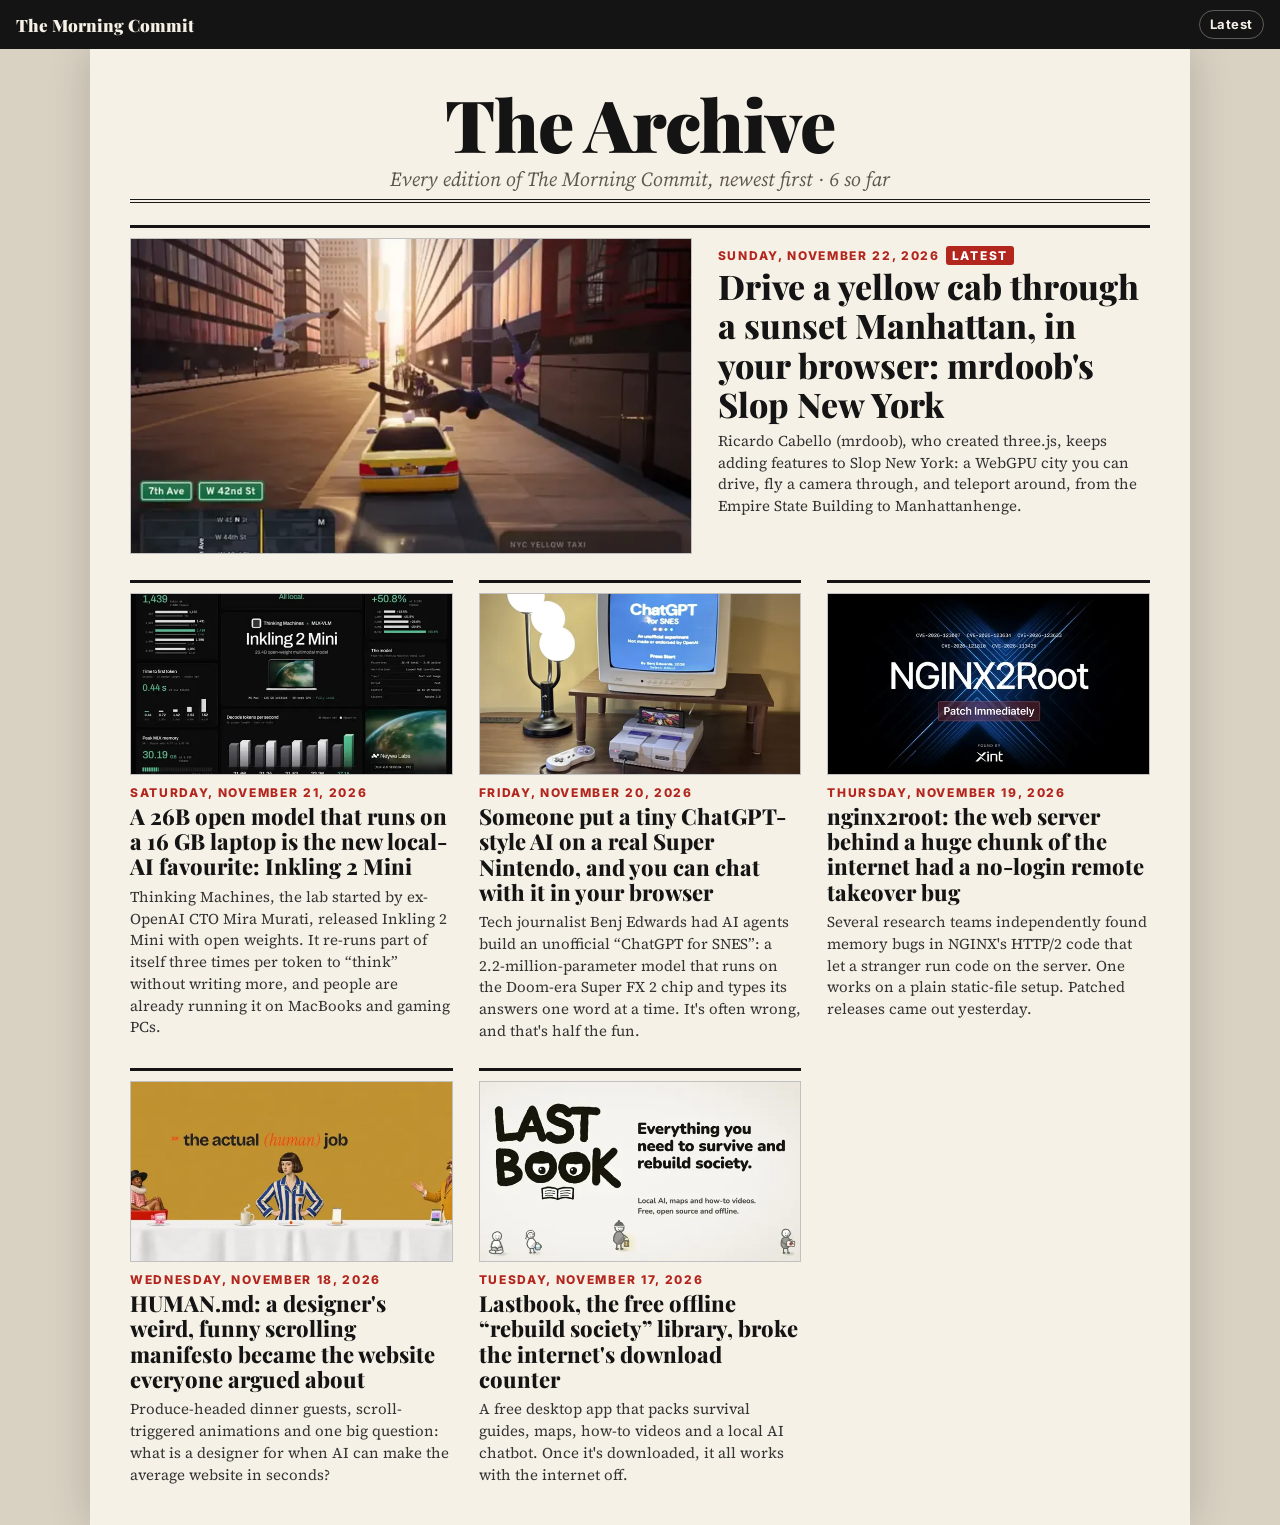
==== archive/index.html @ ed7eb2cb "Edition 2026-11-22" ====
<!doctype html><html lang="en"><head><meta charset="utf-8"><meta name="viewport" content="width=device-width,initial-scale=1,viewport-fit=cover">
<title>Archive · The Morning Commit</title>
<link rel="preconnect" href="https://fonts.googleapis.com"><link href="https://fonts.googleapis.com/css2?family=Playfair+Display:ital,wght@0,700;0,900;1,700&family=Source+Serif+4:ital,opsz,wght@0,8..60,400;0,8..60,600;1,8..60,400&family=Inter:wght@500;700;800&family=JetBrains+Mono:wght@500&display=swap" rel="stylesheet">
<link rel="stylesheet" href="../assets/style.css?v=1795329772">
<!--mc:head-->
<meta name="theme-color" content="#141414">
<meta name="color-scheme" content="light">
<link rel="manifest" href="../manifest.webmanifest">
<link rel="icon" type="image/png" sizes="48x48" href="../assets/icons/favicon-48.png">
<link rel="icon" type="image/png" sizes="192x192" href="../assets/icons/icon-192.png">
<link rel="apple-touch-icon" href="../assets/icons/apple-touch-icon.png">
<meta name="apple-mobile-web-app-capable" content="yes">
<meta name="mobile-web-app-capable" content="yes">
<meta name="apple-mobile-web-app-status-bar-style" content="black-translucent">
<meta name="apple-mobile-web-app-title" content="Morning Commit">
<meta property="og:title" content="Archive · The Morning Commit">
<meta property="og:description" content="Every past edition of The Morning Commit">
<script>if(matchMedia("(max-width:760px)").matches)document.documentElement.classList.add("mc-phone");</script>
<script defer src="../assets/app.js?v=1795329772"></script>
<!--/mc:head-->
<meta name="mc:built" content="1795329772">
</head><body><nav class="mcnav"><div class="in"><a class="home" href="../">The Morning Commit</a><div class="pn"><a href="../">Latest</a></div></div></nav>
<div class="paper arch"><header class="mast"><h1>The Archive</h1><div class="tag">Every edition of The Morning Commit, newest first · 6 so far</div></header>
<ul class="alist">
<li><a href="../editions/2026-11-22/"><img src="../editions/2026-11-22/img/_thumb.webp" alt="" loading="lazy"><div><span class="d">Sunday, November 22, 2026<span class="new">LATEST</span></span><b>Drive a yellow cab through a sunset Manhattan, in your browser: mrdoob&#x27;s Slop New York</b><p>Ricardo Cabello (mrdoob), who created three.js, keeps adding features to Slop New York: a WebGPU city you can drive, fly a camera through, and teleport around, from the Empire State Building to Manhattanhenge.</p></div></a></li>
<li><a href="../editions/2026-11-21/"><img src="../editions/2026-11-21/img/_thumb.webp" alt="" loading="lazy"><div><span class="d">Saturday, November 21, 2026</span><b>A 26B open model that runs on a 16 GB laptop is the new local-AI favourite: Inkling 2 Mini</b><p>Thinking Machines, the lab started by ex-OpenAI CTO Mira Murati, released Inkling 2 Mini with open weights. It re-runs part of itself three times per token to “think” without writing more, and people are already running it on MacBooks and gaming PCs.</p></div></a></li>
<li><a href="../editions/2026-11-20/"><img src="../editions/2026-11-20/img/_thumb.webp" alt="" loading="lazy"><div><span class="d">Friday, November 20, 2026</span><b>Someone put a tiny ChatGPT-style AI on a real Super Nintendo, and you can chat with it in your browser</b><p>Tech journalist Benj Edwards had AI agents build an unofficial “ChatGPT for SNES”: a 2.2-million-parameter model that runs on the Doom-era Super FX 2 chip and types its answers one word at a time. It&#x27;s often wrong, and that&#x27;s half the fun.</p></div></a></li>
<li><a href="../editions/2026-11-19/"><img src="../editions/2026-11-19/img/_thumb.webp" alt="" loading="lazy"><div><span class="d">Thursday, November 19, 2026</span><b>nginx2root: the web server behind a huge chunk of the internet had a no-login remote takeover bug</b><p>Several research teams independently found memory bugs in NGINX&#x27;s HTTP/2 code that let a stranger run code on the server. One works on a plain static-file setup. Patched releases came out yesterday.</p></div></a></li>
<li><a href="../editions/2026-11-18/"><img src="../editions/2026-11-18/img/_thumb.webp" alt="" loading="lazy"><div><span class="d">Wednesday, November 18, 2026</span><b>HUMAN.md: a designer&#x27;s weird, funny scrolling manifesto became the website everyone argued about</b><p>Produce-headed dinner guests, scroll-triggered animations and one big question: what is a designer for when AI can make the average website in seconds?</p></div></a></li>
<li><a href="../editions/2026-11-17/"><img src="../editions/2026-11-17/img/_thumb.webp" alt="" loading="lazy"><div><span class="d">Tuesday, November 17, 2026</span><b>Lastbook, the free offline “rebuild society” library, broke the internet&#x27;s download counter</b><p>A free desktop app that packs survival guides, maps, how-to videos and a local AI chatbot. Once it&#x27;s downloaded, it all works with the internet off.</p></div></a></li>
</ul></div></body></html>
---- assets/style.css ----
:root{--ink:#141414;--paper:#f6f1e6;--rule:#1a1a1a;--red:#b3261e;--muted:#5d574d;--soft:#e9e1cf}
*{box-sizing:border-box}
body{margin:0;background:#d9d2c3;color:var(--ink);font-family:"Source Serif 4",Georgia,serif}
.paper{max-width:1400px;margin:0 auto;background:var(--paper);padding:26px 40px 40px;box-shadow:0 0 40px rgba(0,0,0,.18)}
a{color:inherit}
.topline{display:flex;justify-content:space-between;font:700 12px Inter,sans-serif;letter-spacing:.12em;text-transform:uppercase;border-bottom:1px solid var(--rule);padding-bottom:8px}
.mast{text-align:center;padding:14px 0 6px;border-bottom:4px double var(--rule)}
.mast h1{font:900 104px/0.95 "Playfair Display",Georgia,serif;margin:0;letter-spacing:-.02em}
.mast .tag{font:italic 400 20px "Source Serif 4",serif;color:var(--muted);margin-top:8px}
.ticker{background:var(--ink);color:#f6f1e6;font:700 13px Inter,sans-serif;letter-spacing:.04em;padding:9px 14px;margin:10px 0 22px;white-space:nowrap;overflow:hidden;text-overflow:ellipsis}
.ticker b{color:#ffcf5a;margin-right:10px}
.lead{display:grid;grid-template-columns:1fr 340px;gap:30px;border-bottom:2px solid var(--rule);padding-bottom:26px}
.lead .hero{position:relative}
.lead .hero img.main{width:100%;display:block;border:1px solid #0002}
.lead .hero img.chart{position:absolute;right:-14px;bottom:44px;width:230px;border:6px solid #fff;box-shadow:0 8px 24px #0004;transform:rotate(2deg)}
.lead .hero figcaption{font:italic 14px "Source Serif 4";color:var(--muted);margin-top:8px;max-width:76%}
.kicker{font:800 12px Inter,sans-serif;letter-spacing:.14em;text-transform:uppercase;color:var(--red);margin:12px 0 4px}
.lead h2{font:900 54px/1.02 "Playfair Display",serif;margin:18px 0 10px;letter-spacing:-.01em}
.lead .deck{font:italic 400 22px/1.35 "Source Serif 4";color:#333;margin:0 0 14px}
.lead .cols{columns:2;column-gap:28px;column-rule:1px solid #0003;font-size:17px;line-height:1.55}
.lead .cols p{margin:0 0 10px}
.lead .cols p:first-child::first-letter{font:900 58px/0.8 "Playfair Display";float:left;margin:6px 8px 0 0}
aside.side{border-left:1px solid var(--rule);padding-left:24px}
.boxh{font:800 13px Inter,sans-serif;letter-spacing:.14em;text-transform:uppercase;border-top:4px solid var(--ink);border-bottom:1px solid var(--ink);padding:7px 0;margin:0 0 12px}
.try li{margin:0 0 14px;list-style:none} .try ul{padding:0;margin:0}
.try b{font:700 15px Inter,sans-serif;display:block;margin-bottom:4px}
.try code,.tryit code{font:500 12.5px/1.45 "JetBrains Mono",monospace;background:#151515;color:#9ef0a5;display:block;padding:8px 10px;border-radius:4px;white-space:pre-wrap;word-break:break-word}
.try small{color:var(--muted);font-size:13px}
.numbers{margin-top:22px}
.bar{display:grid;grid-template-columns:118px 1fr 58px;gap:8px;align-items:center;font:600 12.5px Inter,sans-serif;margin:5px 0}
.bt{background:var(--soft);height:12px;display:block} .bt i{display:block;height:100%;background:var(--red)}
.bn{text-align:right;font-variant-numeric:tabular-nums}
.src{font:12px Inter,sans-serif;color:var(--muted);margin-top:6px}
.badges{display:flex;flex-wrap:wrap;gap:6px;margin:6px 0 10px}
.b{font:700 12px Inter,sans-serif;padding:3px 8px;border-radius:20px;background:#fff;border:1px solid #0002}
.b.like{background:#ffe3e0;border-color:#f3b2ab;color:#8d1d16} .b.ex{background:#ffefd6;border-color:#f0c98a}
.links{font:600 13px Inter,sans-serif;margin-top:8px} .links a{color:var(--red);text-decoration:none;border-bottom:1px solid #b3261e55}
.section{display:flex;align-items:center;gap:16px;margin:30px 0 18px;font:900 30px "Playfair Display";}
.section::before,.section::after{content:"";flex:1;border-top:2px solid var(--rule)}
.grid{display:grid;grid-template-columns:repeat(3,1fr);gap:26px}
.card{border-top:3px solid var(--ink);padding-top:10px}
.card.wide{grid-column:span 2}
.card.full{grid-column:1/-1;display:grid;grid-template-columns:1.25fr 1fr;column-gap:30px;align-items:start}
.card.full figure{grid-row:1/span 6}
.card.full h3{font-size:32px;margin-top:6px}
.card.full .ph>img:first-child{aspect-ratio:16/9}
.card h3{font:800 25px/1.12 "Playfair Display",serif;margin:2px 0 4px}
.card.wide h3{font-size:32px}
.card p{font-size:16px;line-height:1.5;margin:0 0 9px}
.card.wide .txt{columns:2;column-gap:24px}
figure{margin:0}
.ph{position:relative;overflow:visible}
.ph>img:first-child{width:100%;aspect-ratio:16/10;object-fit:cover;display:block;border:1px solid #0002;background:#ddd}
.card.wide .ph>img:first-child{aspect-ratio:16/8}
.ph .inset{position:absolute;right:10px;bottom:-18px;width:34%;border:5px solid #fff;box-shadow:0 6px 18px #0005;transform:rotate(-2deg)}
figcaption{font:italic 13px/1.35 "Source Serif 4";color:var(--muted);margin:24px 0 2px}
.tryit{display:flex;gap:8px;align-items:stretch;margin:8px 0}
.tryit span{font:800 10px Inter;letter-spacing:.12em;background:var(--red);color:#fff;padding:9px 7px;writing-mode:vertical-rl;transform:rotate(180deg);border-radius:3px}
.tryit code{flex:1}
.pull{margin:30px 0 4px;display:grid;grid-template-columns:repeat(3,1fr);gap:26px;border-top:2px solid var(--rule);border-bottom:2px solid var(--rule);padding:20px 0}
.pull blockquote{margin:0;font:italic 700 25px/1.25 "Playfair Display";position:relative;padding-left:34px}
.pull blockquote::before{content:"“";position:absolute;left:0;top:-14px;font-size:72px;color:var(--red)}
.pull cite{display:block;font:700 12.5px Inter,sans-serif;font-style:normal;margin-top:10px;color:var(--muted)}
.pull cite a{color:var(--red)}
.gamma .band{display:flex;height:70px;border:1px solid #0003} .gamma .band i{flex:1}
.gamma .smooth{height:70px;background:linear-gradient(90deg,#000,#fff);border:1px solid #0003;border-top:0}
.gamma .glabel{display:flex;justify-content:space-between;font:600 11px Inter;color:var(--muted);margin-top:4px}
.gamma figcaption{margin-top:8px}
.qgrid{display:grid;grid-template-columns:repeat(4,1fr);gap:20px}
.qh{text-decoration:none;display:block;border-top:2px solid var(--ink);padding-top:8px}
.qh img{width:100%;aspect-ratio:16/9;object-fit:cover;display:block;border:1px solid #0002}
.qh b{font:800 17px/1.2 "Playfair Display";display:block;margin:8px 0 4px}
.qh p{font-size:14px;line-height:1.4;margin:0 0 6px}
.qh span{font:700 11.5px Inter;color:var(--red)}
footer{margin-top:30px;border-top:4px double var(--rule);padding-top:12px;font:13px/1.5 Inter,sans-serif;color:var(--muted);display:flex;justify-content:space-between;gap:30px}

/* ---------- site chrome: edition nav (injected by tools/sitegen.py) ---------- */
html{-webkit-text-size-adjust:100%;text-size-adjust:100%}
img{max-width:100%;height:auto}
.mcnav{position:sticky;top:0;z-index:50;background:var(--ink);color:var(--paper);font:700 13px/1 Inter,sans-serif;letter-spacing:.04em;padding:env(safe-area-inset-top) 0 0}
.mcnav .in{max-width:1400px;margin:0 auto;display:flex;align-items:center;justify-content:space-between;gap:8px;padding:10px 16px}
.mcnav a,.mcnav span{color:var(--paper);text-decoration:none;white-space:nowrap}
.mcnav .home{font:900 17px "Playfair Display",Georgia,serif;letter-spacing:0;min-width:0;overflow:hidden;text-overflow:ellipsis}
.mcnav i{font-style:normal}
.mcnav .pn{display:flex;gap:6px}
.mcnav .pn a,.mcnav .pn span{padding:7px 10px;border:1px solid #f6f1e655;border-radius:999px}
.mcnav .pn span{opacity:.35}
.mcnav .pn a:active{background:#f6f1e622}
.mcfoot{max-width:1400px;margin:0 auto;display:flex;justify-content:space-between;gap:10px;padding:18px 16px 40px;font:700 14px Inter,sans-serif}
.mcfoot a{color:var(--red);text-decoration:none}
.mcfoot span{opacity:.35}

/* ---------- archive page ---------- */
.arch{max-width:1100px}
.arch .mast h1{font-size:72px}
.alist{list-style:none;padding:0;margin:22px 0 0;display:grid;grid-template-columns:repeat(3,1fr);gap:26px}
.alist a{display:block;text-decoration:none;border-top:3px solid var(--ink);padding-top:10px}
.alist img{width:100%;aspect-ratio:16/9;object-fit:cover;display:block;border:1px solid #0002;background:#ddd}
.alist .d{font:800 12px Inter,sans-serif;letter-spacing:.14em;text-transform:uppercase;color:var(--red);margin:10px 0 4px;display:block}
.alist b{font:800 22px/1.15 "Playfair Display",serif;display:block}
.alist p{font-size:15px;line-height:1.45;margin:6px 0 0;color:#333}
.alist li:first-child{grid-column:1/-1}
.alist li:first-child a{display:grid;grid-template-columns:1.3fr 1fr;gap:26px;align-items:start}
.alist li:first-child b{font-size:34px}
.alist .new{background:var(--red);color:#fff;padding:2px 6px;border-radius:3px;margin-left:6px}
.empty{font:italic 18px "Source Serif 4";color:var(--muted)}

/* ---------- tablet ---------- */
@media (max-width:1100px){
 .paper{padding:20px 24px 30px}
 .mast h1{font-size:76px}
 .lead{grid-template-columns:1fr}
 aside.side{border-left:0;padding-left:0;border-top:2px solid var(--rule);padding-top:18px;display:grid;grid-template-columns:1fr 1fr;gap:26px}
 aside.side .numbers{margin-top:0}
 .grid{grid-template-columns:repeat(2,1fr)}
 .pull{grid-template-columns:1fr}
 .qgrid{grid-template-columns:repeat(2,1fr)}
 .alist{grid-template-columns:repeat(2,1fr)}
}

/* ---------- phone ---------- */
@media (max-width:760px){
 body{background:var(--paper)}
 .paper{padding:12px 16px 24px;box-shadow:none}
 .topline{flex-wrap:wrap;justify-content:center;gap:2px 12px;font-size:10.5px;text-align:center}
 .topline span:last-child{display:none}
 .mast{padding:10px 0 6px}
 .mast h1{font-size:clamp(38px,12.4vw,60px);line-height:1}
 .mast .tag{font-size:15px;line-height:1.3}
 .ticker{white-space:normal;font-size:12px;line-height:1.5;padding:8px 12px;margin:10px 0 16px}
 .lead{gap:18px;padding-bottom:20px}
 .lead .hero img.chart{width:38%;right:-4px;bottom:auto;top:52%;border-width:4px}
 .lead .hero figcaption{max-width:58%;font-size:13px}
 .lead h2{font-size:31px;line-height:1.08;margin:12px 0 8px}
 .lead .deck{font-size:18px}
 .lead .cols{columns:1;font-size:17px}
 aside.side{display:block}
 aside.side .numbers{margin-top:22px}
 .bar{grid-template-columns:104px 1fr 52px;font-size:12px}
 .section{font-size:24px;margin:24px 0 14px;gap:12px}
 .grid{grid-template-columns:1fr;gap:28px}
 .card.wide{grid-column:auto}
 .card.wide .txt{columns:1}
 .card.full{display:block}
 .card h3,.card.wide h3,.card.full h3{font-size:25px}
 .card p{font-size:16.5px;line-height:1.55}
 .card.wide .ph>img:first-child{aspect-ratio:16/10}
 .links{line-height:1.9}
 .pull{gap:22px;padding:16px 0}
 .pull blockquote{font-size:21px}
 .qgrid{grid-template-columns:1fr;gap:16px}
 .qh{display:grid;grid-template-columns:38% 1fr;gap:12px;align-items:start}
 .qh b{margin-top:0;font-size:16px}
 .qh p{font-size:14px}
 footer{flex-direction:column;gap:12px}
 footer>div{min-width:0!important;text-align:left!important}
 .mcnav .in{padding:8px 10px}
 .mcnav .pn a,.mcnav .pn span{padding:7px 9px;font-size:12px}
 .mcnav .home{font-size:15px}
 .arch .mast h1{font-size:clamp(38px,12.4vw,60px)}
 .alist{grid-template-columns:1fr}
 .alist li:first-child a{display:block}
 .alist li:first-child b{font-size:26px}
}
@media (max-width:380px){ .mcnav .lbl{display:none} }

/* ---------- mobile vs desktop: visual-first phone layout (2026-11-18) ---------- */
/* Desktop keeps the newspaper layout. Hooks, the liked chip strip, and details
   summaries are phone-only. Shared so new editions and (with a little JS) old ones
   all get the tighter phone view. */
.hook{display:none}
.liked{display:none}
details.more{border:0;padding:0;margin:0}
details.more > summary{display:none;list-style:none;cursor:pointer}
details.more > summary::-webkit-details-marker{display:none}

@media (max-width:760px){
  /* Most-liked: one-line scroller even before JS upgrades a bare .ticker */
  .ticker{white-space:nowrap;overflow-x:auto;text-overflow:clip;font-size:12px;line-height:1.3;padding:10px 12px;-webkit-overflow-scrolling:touch}
  body:has(.liked) .ticker{display:none}
  .liked{display:block;margin:0 0 18px}
  .liked-label{font:800 11px/1 Inter,sans-serif;letter-spacing:.14em;text-transform:uppercase;color:var(--red);margin:0 0 10px}
  .liked-track{display:flex;gap:10px;overflow-x:auto;scroll-snap-type:x mandatory;-webkit-overflow-scrolling:touch;padding:0 16px 12px;margin:0 -16px;scrollbar-width:thin}
  .liked-track::-webkit-scrollbar{height:4px}
  .chip{flex:0 0 138px;scroll-snap-align:start;text-decoration:none;background:#fff;border:1px solid #0002;border-radius:12px;overflow:hidden;color:inherit;display:flex;flex-direction:column;min-height:44px;box-shadow:0 1px 2px #0001}
  .chip img{width:100%;aspect-ratio:16/10;object-fit:cover;display:block;background:#ddd}
  .chip-t{font:800 13px/1.2 "Playfair Display",Georgia,serif;display:block;padding:8px 9px 0;display:-webkit-box;-webkit-line-clamp:2;-webkit-box-orient:vertical;overflow:hidden;min-height:2.4em}
  .chip-n{font:700 11px Inter,sans-serif;color:var(--red);padding:2px 9px 9px}
  .chip-text{padding-top:10px;flex-basis:120px}
  .chip-text .chip-t{min-height:0}

  /* Lead: big picture, headline, short hook. Full write-up behind a tap. */
  .lead h2{font-size:clamp(26px,8vw,32px);line-height:1.1}
  .lead .deck{font-size:17px}
  .lead:has(.hook) .deck{display:none}
  .lead .hook{display:block;font:italic 400 17px/1.4 "Source Serif 4",Georgia,serif;color:#333;margin:0 0 12px}
  .lead .hero figcaption{display:none}
  .lead .hero img.chart{display:none}
  .b.rt,.b.vw{display:none}
  .badges{gap:6px}
  .b{font-size:12px;padding:4px 9px}

  /* Cards: image + headline + hook. Story, commands, quotes sit in <details>. */
  .card .hook,.grid .hook{display:block;font:italic 400 16px/1.4 "Source Serif 4",Georgia,serif;color:#333;margin:0 0 10px}
  .card h3,.card.wide h3,.card.full h3{font-size:24px;line-height:1.15;margin:4px 0 8px}
  .ph>img:first-child{aspect-ratio:16/10}
  .card.wide .ph>img:first-child{aspect-ratio:16/10}
  .ph .inset{width:28%;bottom:-12px;border-width:3px}

  details.more{margin:10px 0 0}
  details.more > summary{display:flex;align-items:center;justify-content:space-between;gap:12px;font:800 14px/1 Inter,sans-serif;letter-spacing:.04em;color:var(--ink);background:var(--soft);border:1px solid #0002;border-radius:10px;padding:12px 14px;min-height:44px;-webkit-tap-highlight-color:transparent}
  details.more > summary::after{content:"+";font:800 20px/1 "Playfair Display",Georgia,serif;color:var(--red)}
  details.more[open] > summary{border-bottom-left-radius:0;border-bottom-right-radius:0;border-bottom-color:transparent}
  details.more[open] > summary::after{content:"–"}
  details.more > *:not(summary){background:transparent}
  details.more .txt,details.more figcaption,details.more .tryit,details.more .links{padding-left:2px;padding-right:2px}
  details.more figcaption{margin-top:12px}
  details.more .txt p:first-child{margin-top:12px}
  details.side-more > .boxh:first-of-type{display:none}
  details.quotes-more{margin:22px 0 8px}
  details.quotes-more .pull{margin:0;border-top:0;padding-top:8px}

  /* Quick hits: stacked, image-first, hide the blurb */
  .qgrid{grid-template-columns:1fr;gap:18px}
  .qh{display:block;padding-top:0;border-top:0}
  .qh img{aspect-ratio:16/10;border-radius:4px}
  .qh p{display:none}
  .qh b{font-size:20px;margin:10px 0 4px}
  .qh span{font-size:12px}

  .section{font-size:22px;margin:28px 0 14px}
  .wb-intro{font-size:15px;margin:-4px auto 16px;padding:0 4px}

  /* Archive: bigger picture, shorter deck */
  .alist a{padding-top:0;border-top:0}
  .alist img{aspect-ratio:16/10;border-radius:4px}
  .alist p{display:-webkit-box;-webkit-line-clamp:2;-webkit-box-orient:vertical;overflow:hidden;font-size:15px}
  .alist li:first-child b{font-size:24px}
}
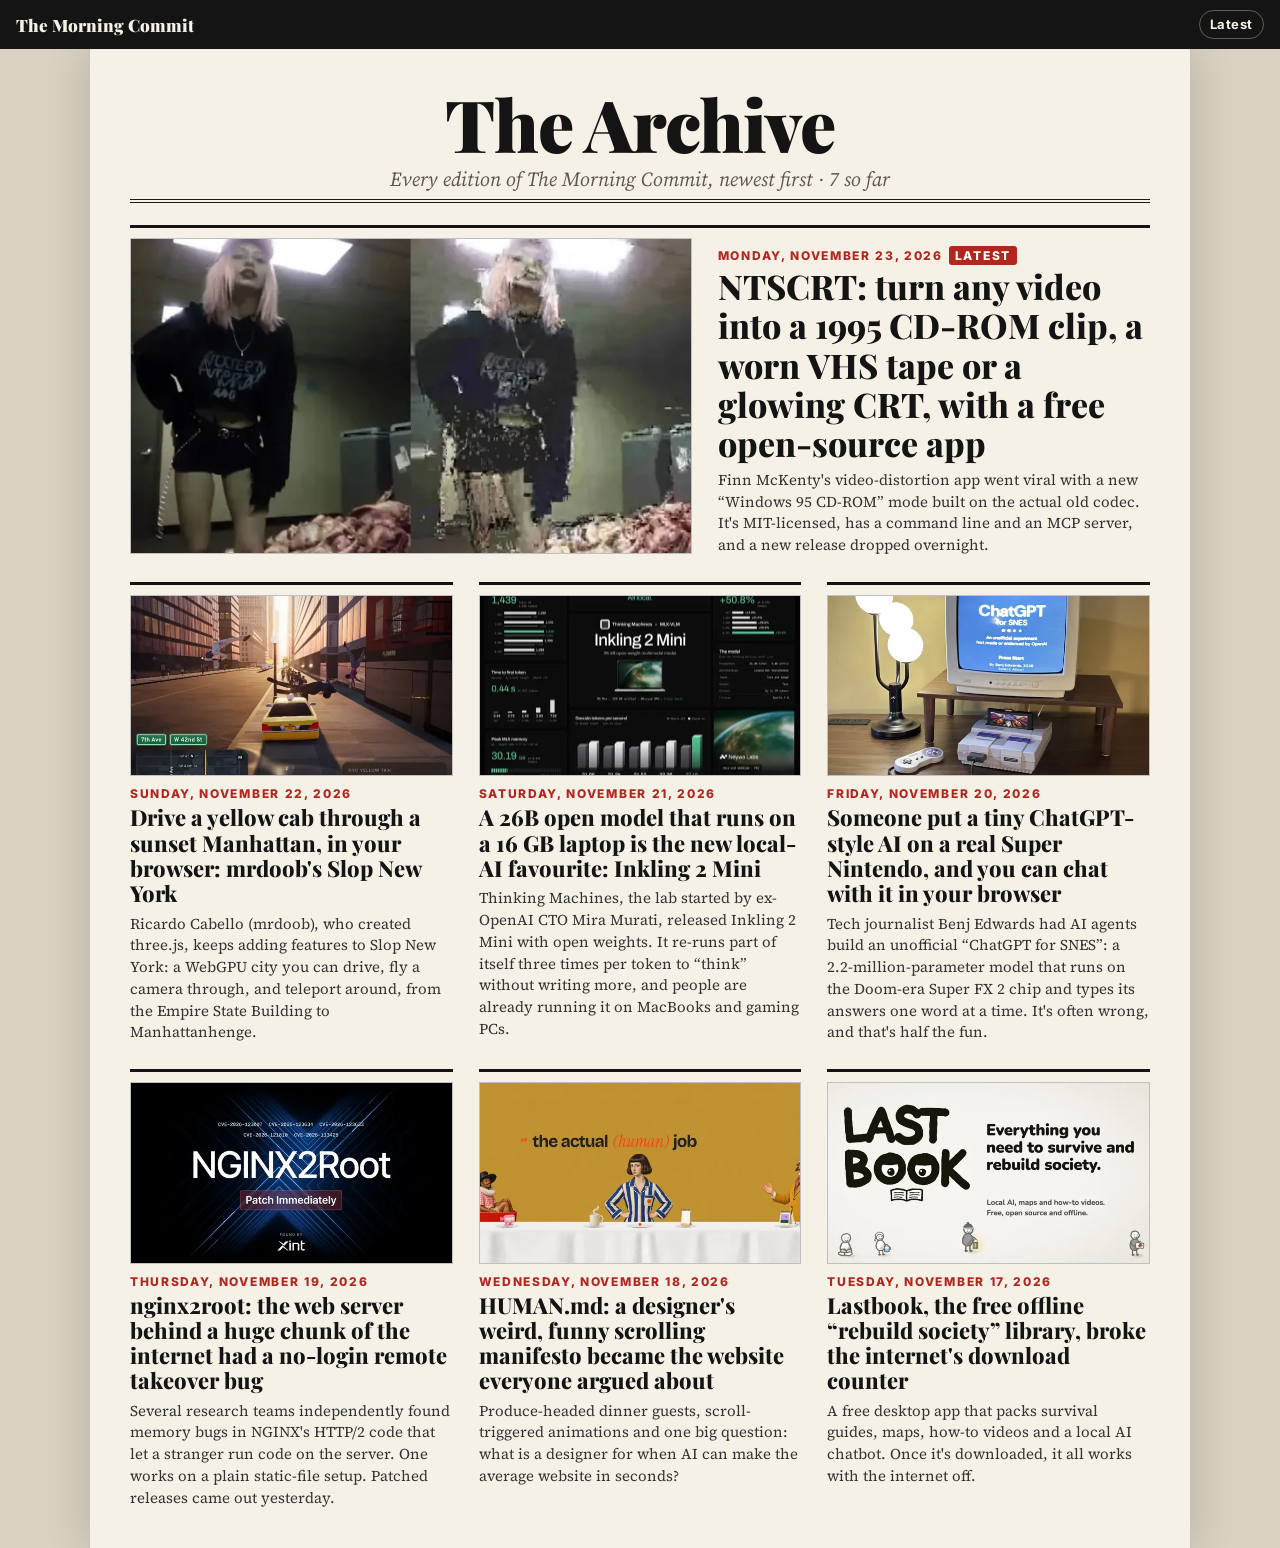
==== commit 1791ceb0: "Edition 2026-11-23" ====
--- a/archive/index.html
+++ b/archive/index.html
@@ -1,7 +1,7 @@
 <!doctype html><html lang="en"><head><meta charset="utf-8"><meta name="viewport" content="width=device-width,initial-scale=1,viewport-fit=cover">
 <title>Archive · The Morning Commit</title>
 <link rel="preconnect" href="https://fonts.googleapis.com"><link href="https://fonts.googleapis.com/css2?family=Playfair+Display:ital,wght@0,700;0,900;1,700&family=Source+Serif+4:ital,opsz,wght@0,8..60,400;0,8..60,600;1,8..60,400&family=Inter:wght@500;700;800&family=JetBrains+Mono:wght@500&display=swap" rel="stylesheet">
-<link rel="stylesheet" href="../assets/style.css?v=1795329772">
+<link rel="stylesheet" href="../assets/style.css?v=1795416379">
 <!--mc:head-->
 <meta name="theme-color" content="#141414">
 <meta name="color-scheme" content="light">
@@ -16,13 +16,14 @@
 <meta property="og:title" content="Archive · The Morning Commit">
 <meta property="og:description" content="Every past edition of The Morning Commit">
 <script>if(matchMedia("(max-width:760px)").matches)document.documentElement.classList.add("mc-phone");</script>
-<script defer src="../assets/app.js?v=1795329772"></script>
+<script defer src="../assets/app.js?v=1795416379"></script>
 <!--/mc:head-->
-<meta name="mc:built" content="1795329772">
+<meta name="mc:built" content="1795416379">
 </head><body><nav class="mcnav"><div class="in"><a class="home" href="../">The Morning Commit</a><div class="pn"><a href="../">Latest</a></div></div></nav>
-<div class="paper arch"><header class="mast"><h1>The Archive</h1><div class="tag">Every edition of The Morning Commit, newest first · 6 so far</div></header>
+<div class="paper arch"><header class="mast"><h1>The Archive</h1><div class="tag">Every edition of The Morning Commit, newest first · 7 so far</div></header>
 <ul class="alist">
-<li><a href="../editions/2026-11-22/"><img src="../editions/2026-11-22/img/_thumb.webp" alt="" loading="lazy"><div><span class="d">Sunday, November 22, 2026<span class="new">LATEST</span></span><b>Drive a yellow cab through a sunset Manhattan, in your browser: mrdoob&#x27;s Slop New York</b><p>Ricardo Cabello (mrdoob), who created three.js, keeps adding features to Slop New York: a WebGPU city you can drive, fly a camera through, and teleport around, from the Empire State Building to Manhattanhenge.</p></div></a></li>
+<li><a href="../editions/2026-11-23/"><img src="../editions/2026-11-23/img/_thumb.webp" alt="" loading="lazy"><div><span class="d">Monday, November 23, 2026<span class="new">LATEST</span></span><b>NTSCRT: turn any video into a 1995 CD-ROM clip, a worn VHS tape or a glowing CRT, with a free open-source app</b><p>Finn McKenty&#x27;s video-distortion app went viral with a new “Windows 95 CD-ROM” mode built on the actual old codec. It&#x27;s MIT-licensed, has a command line and an MCP server, and a new release dropped overnight.</p></div></a></li>
+<li><a href="../editions/2026-11-22/"><img src="../editions/2026-11-22/img/_thumb.webp" alt="" loading="lazy"><div><span class="d">Sunday, November 22, 2026</span><b>Drive a yellow cab through a sunset Manhattan, in your browser: mrdoob&#x27;s Slop New York</b><p>Ricardo Cabello (mrdoob), who created three.js, keeps adding features to Slop New York: a WebGPU city you can drive, fly a camera through, and teleport around, from the Empire State Building to Manhattanhenge.</p></div></a></li>
 <li><a href="../editions/2026-11-21/"><img src="../editions/2026-11-21/img/_thumb.webp" alt="" loading="lazy"><div><span class="d">Saturday, November 21, 2026</span><b>A 26B open model that runs on a 16 GB laptop is the new local-AI favourite: Inkling 2 Mini</b><p>Thinking Machines, the lab started by ex-OpenAI CTO Mira Murati, released Inkling 2 Mini with open weights. It re-runs part of itself three times per token to “think” without writing more, and people are already running it on MacBooks and gaming PCs.</p></div></a></li>
 <li><a href="../editions/2026-11-20/"><img src="../editions/2026-11-20/img/_thumb.webp" alt="" loading="lazy"><div><span class="d">Friday, November 20, 2026</span><b>Someone put a tiny ChatGPT-style AI on a real Super Nintendo, and you can chat with it in your browser</b><p>Tech journalist Benj Edwards had AI agents build an unofficial “ChatGPT for SNES”: a 2.2-million-parameter model that runs on the Doom-era Super FX 2 chip and types its answers one word at a time. It&#x27;s often wrong, and that&#x27;s half the fun.</p></div></a></li>
 <li><a href="../editions/2026-11-19/"><img src="../editions/2026-11-19/img/_thumb.webp" alt="" loading="lazy"><div><span class="d">Thursday, November 19, 2026</span><b>nginx2root: the web server behind a huge chunk of the internet had a no-login remote takeover bug</b><p>Several research teams independently found memory bugs in NGINX&#x27;s HTTP/2 code that let a stranger run code on the server. One works on a plain static-file setup. Patched releases came out yesterday.</p></div></a></li>
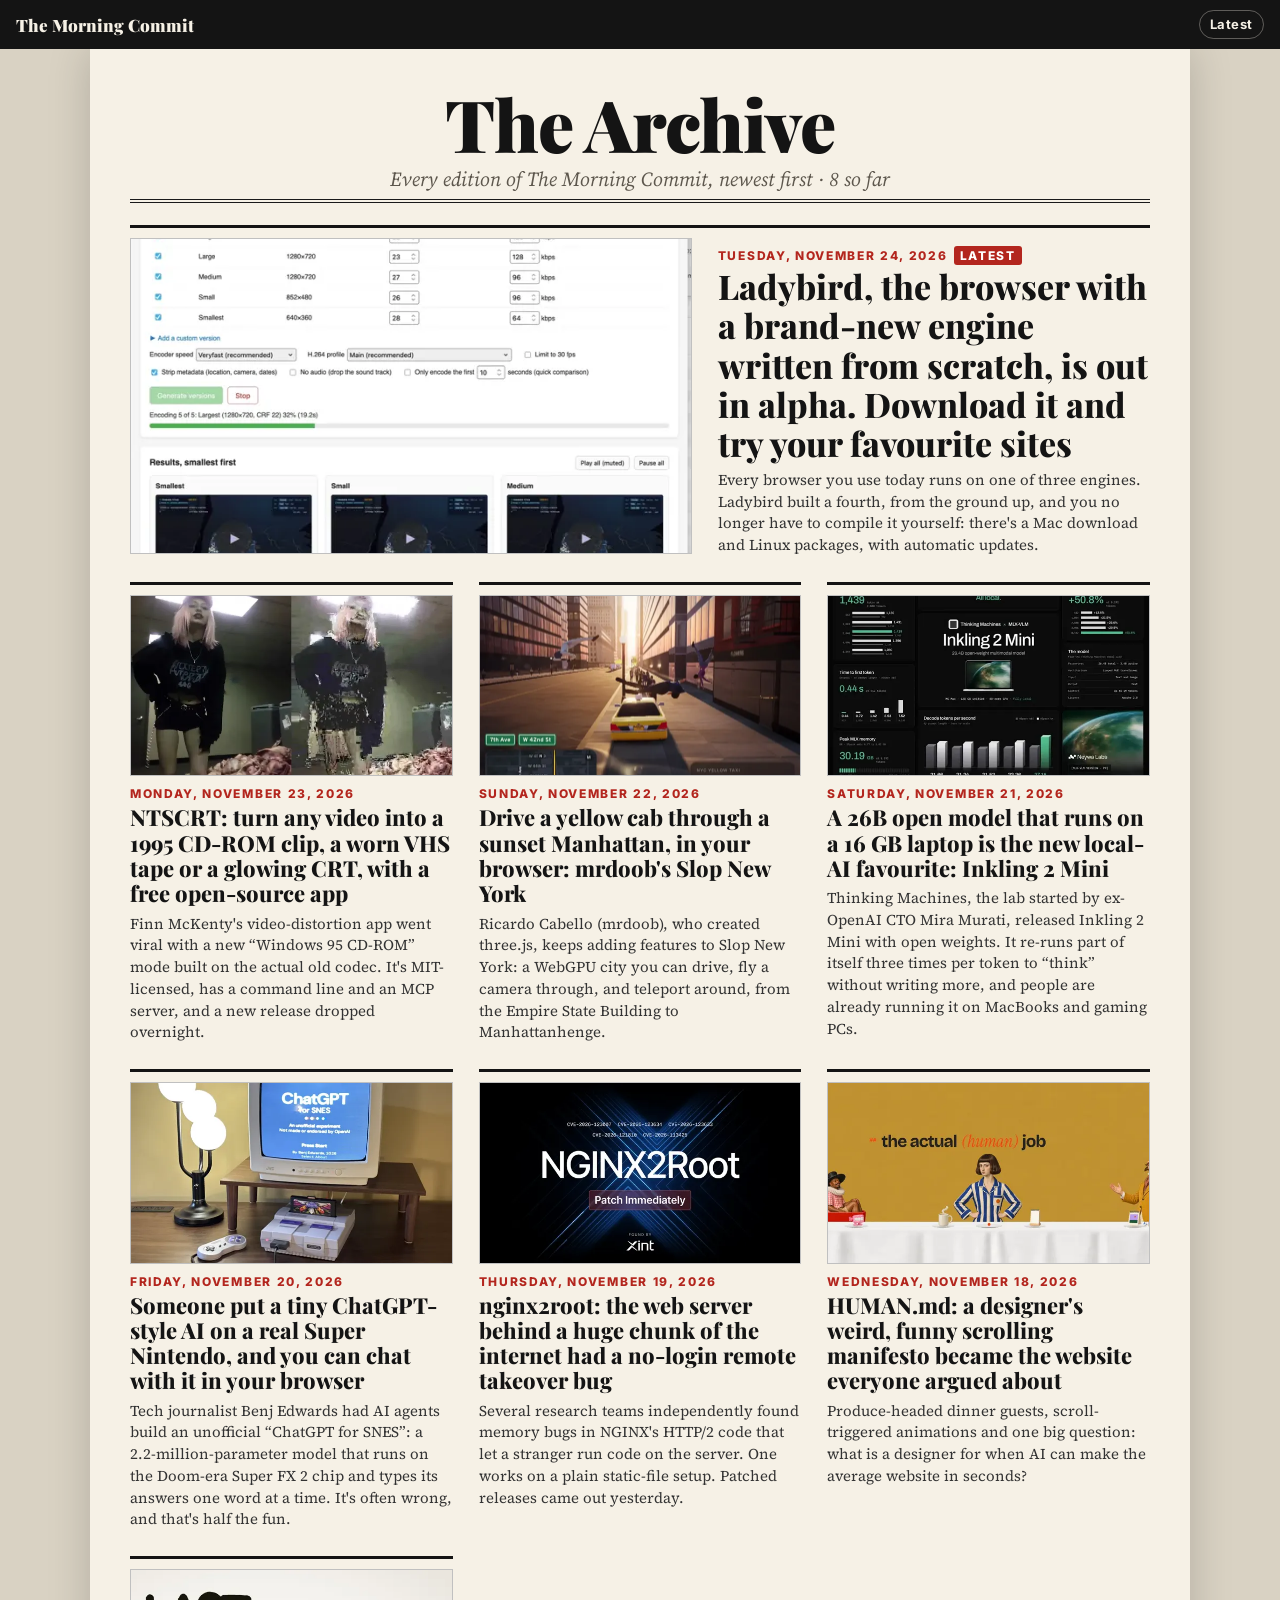
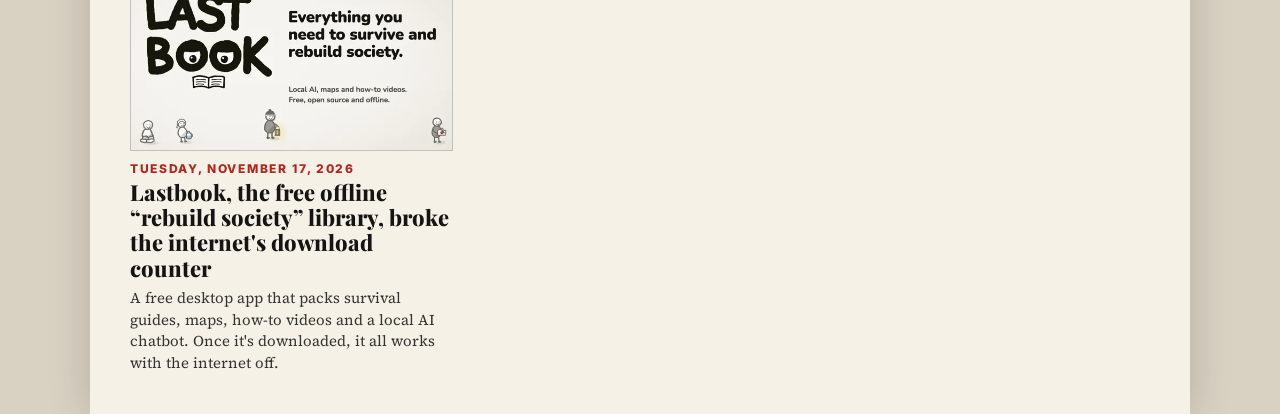
==== commit 3534a73a: "Edition 2026-11-24" ====
--- a/archive/index.html
+++ b/archive/index.html
@@ -1,7 +1,7 @@
 <!doctype html><html lang="en"><head><meta charset="utf-8"><meta name="viewport" content="width=device-width,initial-scale=1,viewport-fit=cover">
 <title>Archive · The Morning Commit</title>
 <link rel="preconnect" href="https://fonts.googleapis.com"><link href="https://fonts.googleapis.com/css2?family=Playfair+Display:ital,wght@0,700;0,900;1,700&family=Source+Serif+4:ital,opsz,wght@0,8..60,400;0,8..60,600;1,8..60,400&family=Inter:wght@500;700;800&family=JetBrains+Mono:wght@500&display=swap" rel="stylesheet">
-<link rel="stylesheet" href="../assets/style.css?v=1795416379">
+<link rel="stylesheet" href="../assets/style.css?v=1795502847">
 <!--mc:head-->
 <meta name="theme-color" content="#141414">
 <meta name="color-scheme" content="light">
@@ -16,13 +16,14 @@
 <meta property="og:title" content="Archive · The Morning Commit">
 <meta property="og:description" content="Every past edition of The Morning Commit">
 <script>if(matchMedia("(max-width:760px)").matches)document.documentElement.classList.add("mc-phone");</script>
-<script defer src="../assets/app.js?v=1795416379"></script>
+<script defer src="../assets/app.js?v=1795502847"></script>
 <!--/mc:head-->
-<meta name="mc:built" content="1795416379">
+<meta name="mc:built" content="1795502847">
 </head><body><nav class="mcnav"><div class="in"><a class="home" href="../">The Morning Commit</a><div class="pn"><a href="../">Latest</a></div></div></nav>
-<div class="paper arch"><header class="mast"><h1>The Archive</h1><div class="tag">Every edition of The Morning Commit, newest first · 7 so far</div></header>
+<div class="paper arch"><header class="mast"><h1>The Archive</h1><div class="tag">Every edition of The Morning Commit, newest first · 8 so far</div></header>
 <ul class="alist">
-<li><a href="../editions/2026-11-23/"><img src="../editions/2026-11-23/img/_thumb.webp" alt="" loading="lazy"><div><span class="d">Monday, November 23, 2026<span class="new">LATEST</span></span><b>NTSCRT: turn any video into a 1995 CD-ROM clip, a worn VHS tape or a glowing CRT, with a free open-source app</b><p>Finn McKenty&#x27;s video-distortion app went viral with a new “Windows 95 CD-ROM” mode built on the actual old codec. It&#x27;s MIT-licensed, has a command line and an MCP server, and a new release dropped overnight.</p></div></a></li>
+<li><a href="../editions/2026-11-24/"><img src="../editions/2026-11-24/img/_thumb.webp" alt="" loading="lazy"><div><span class="d">Tuesday, November 24, 2026<span class="new">LATEST</span></span><b>Ladybird, the browser with a brand-new engine written from scratch, is out in alpha. Download it and try your favourite sites</b><p>Every browser you use today runs on one of three engines. Ladybird built a fourth, from the ground up, and you no longer have to compile it yourself: there&#x27;s a Mac download and Linux packages, with automatic updates.</p></div></a></li>
+<li><a href="../editions/2026-11-23/"><img src="../editions/2026-11-23/img/_thumb.webp" alt="" loading="lazy"><div><span class="d">Monday, November 23, 2026</span><b>NTSCRT: turn any video into a 1995 CD-ROM clip, a worn VHS tape or a glowing CRT, with a free open-source app</b><p>Finn McKenty&#x27;s video-distortion app went viral with a new “Windows 95 CD-ROM” mode built on the actual old codec. It&#x27;s MIT-licensed, has a command line and an MCP server, and a new release dropped overnight.</p></div></a></li>
 <li><a href="../editions/2026-11-22/"><img src="../editions/2026-11-22/img/_thumb.webp" alt="" loading="lazy"><div><span class="d">Sunday, November 22, 2026</span><b>Drive a yellow cab through a sunset Manhattan, in your browser: mrdoob&#x27;s Slop New York</b><p>Ricardo Cabello (mrdoob), who created three.js, keeps adding features to Slop New York: a WebGPU city you can drive, fly a camera through, and teleport around, from the Empire State Building to Manhattanhenge.</p></div></a></li>
 <li><a href="../editions/2026-11-21/"><img src="../editions/2026-11-21/img/_thumb.webp" alt="" loading="lazy"><div><span class="d">Saturday, November 21, 2026</span><b>A 26B open model that runs on a 16 GB laptop is the new local-AI favourite: Inkling 2 Mini</b><p>Thinking Machines, the lab started by ex-OpenAI CTO Mira Murati, released Inkling 2 Mini with open weights. It re-runs part of itself three times per token to “think” without writing more, and people are already running it on MacBooks and gaming PCs.</p></div></a></li>
 <li><a href="../editions/2026-11-20/"><img src="../editions/2026-11-20/img/_thumb.webp" alt="" loading="lazy"><div><span class="d">Friday, November 20, 2026</span><b>Someone put a tiny ChatGPT-style AI on a real Super Nintendo, and you can chat with it in your browser</b><p>Tech journalist Benj Edwards had AI agents build an unofficial “ChatGPT for SNES”: a 2.2-million-parameter model that runs on the Doom-era Super FX 2 chip and types its answers one word at a time. It&#x27;s often wrong, and that&#x27;s half the fun.</p></div></a></li>
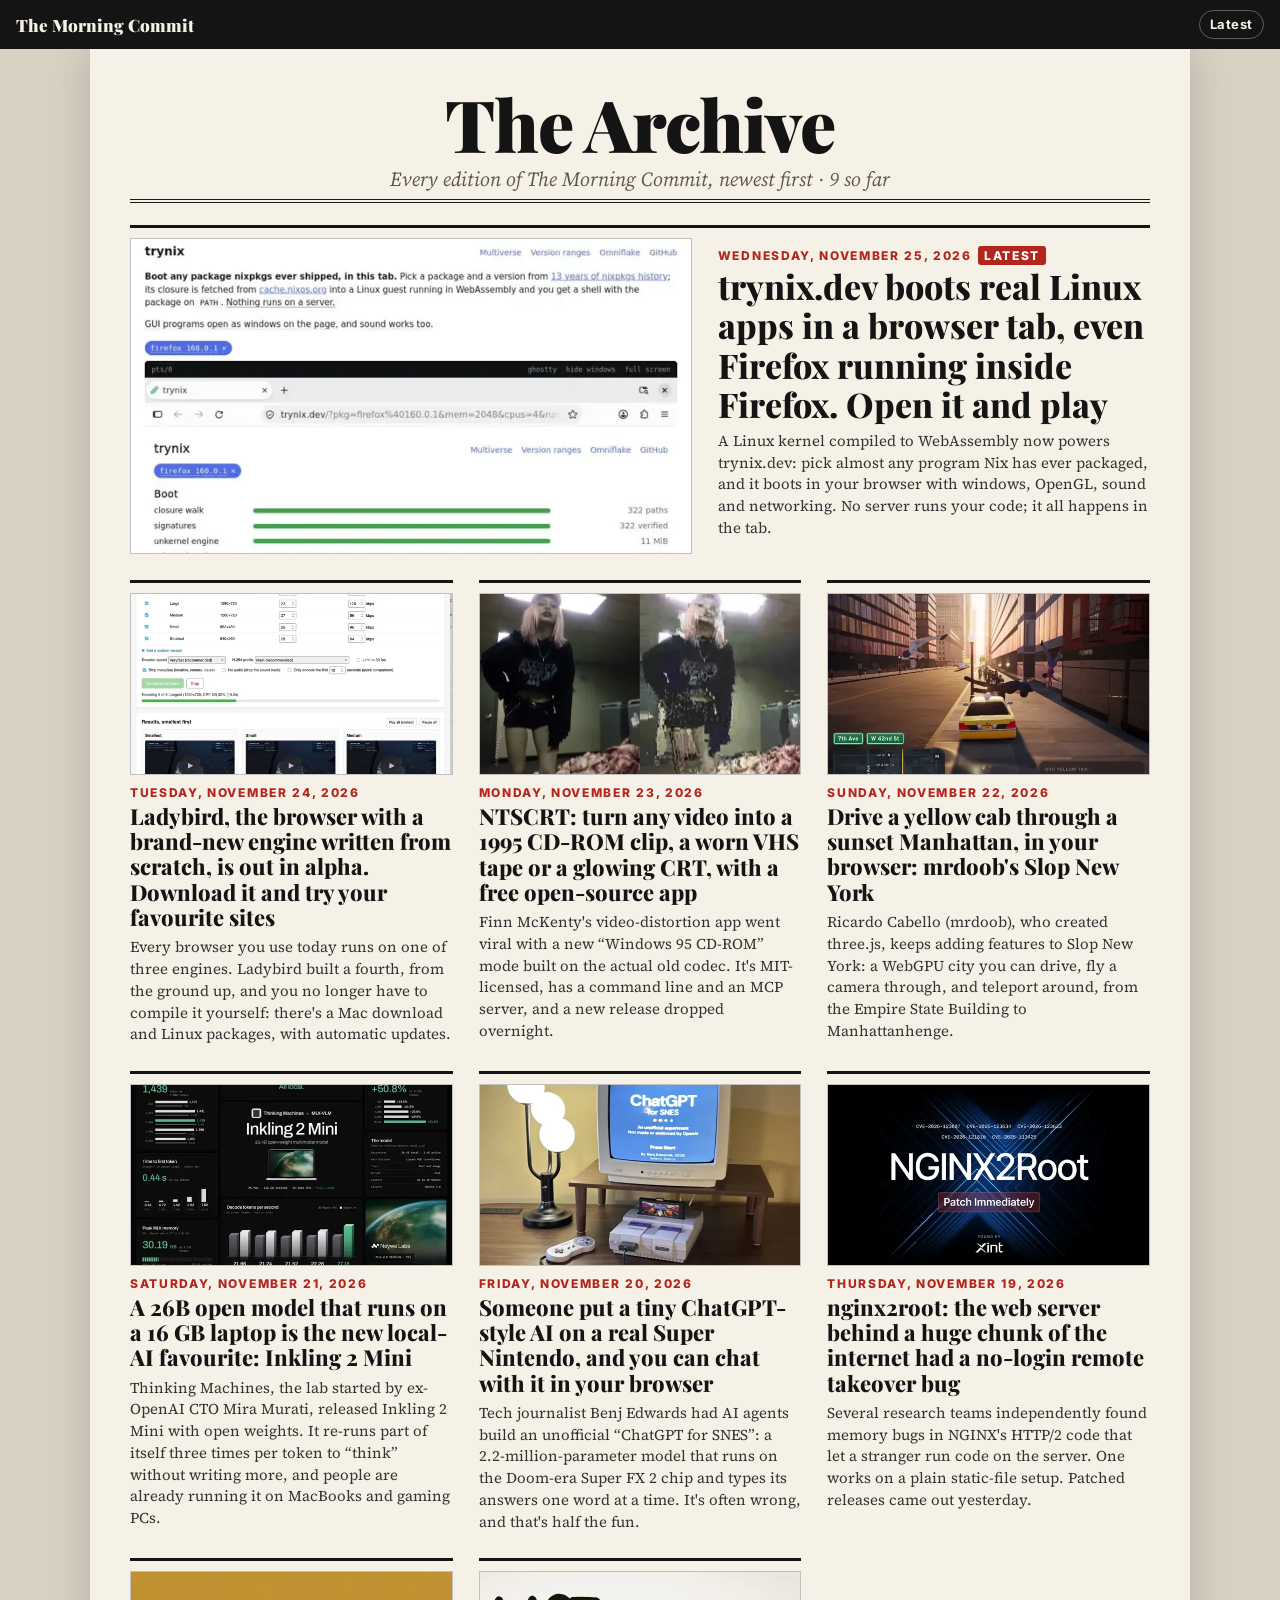
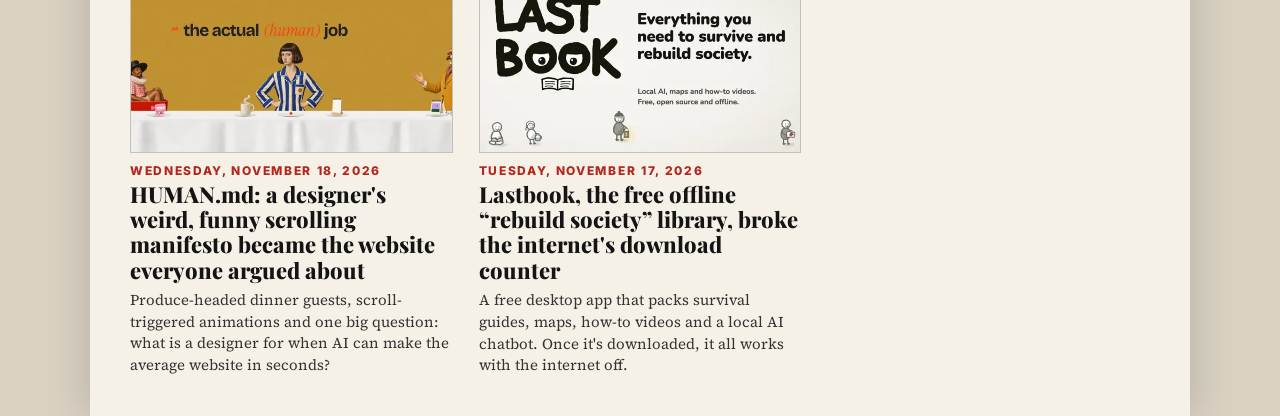
==== commit df68fef4: "Edition 2026-11-25" ====
--- a/archive/index.html
+++ b/archive/index.html
@@ -1,7 +1,7 @@
 <!doctype html><html lang="en"><head><meta charset="utf-8"><meta name="viewport" content="width=device-width,initial-scale=1,viewport-fit=cover">
 <title>Archive · The Morning Commit</title>
 <link rel="preconnect" href="https://fonts.googleapis.com"><link href="https://fonts.googleapis.com/css2?family=Playfair+Display:ital,wght@0,700;0,900;1,700&family=Source+Serif+4:ital,opsz,wght@0,8..60,400;0,8..60,600;1,8..60,400&family=Inter:wght@500;700;800&family=JetBrains+Mono:wght@500&display=swap" rel="stylesheet">
-<link rel="stylesheet" href="../assets/style.css?v=1795502847">
+<link rel="stylesheet" href="../assets/style.css?v=1795589150">
 <!--mc:head-->
 <meta name="theme-color" content="#141414">
 <meta name="color-scheme" content="light">
@@ -16,13 +16,14 @@
 <meta property="og:title" content="Archive · The Morning Commit">
 <meta property="og:description" content="Every past edition of The Morning Commit">
 <script>if(matchMedia("(max-width:760px)").matches)document.documentElement.classList.add("mc-phone");</script>
-<script defer src="../assets/app.js?v=1795502847"></script>
+<script defer src="../assets/app.js?v=1795589150"></script>
 <!--/mc:head-->
-<meta name="mc:built" content="1795502847">
+<meta name="mc:built" content="1795589150">
 </head><body><nav class="mcnav"><div class="in"><a class="home" href="../">The Morning Commit</a><div class="pn"><a href="../">Latest</a></div></div></nav>
-<div class="paper arch"><header class="mast"><h1>The Archive</h1><div class="tag">Every edition of The Morning Commit, newest first · 8 so far</div></header>
+<div class="paper arch"><header class="mast"><h1>The Archive</h1><div class="tag">Every edition of The Morning Commit, newest first · 9 so far</div></header>
 <ul class="alist">
-<li><a href="../editions/2026-11-24/"><img src="../editions/2026-11-24/img/_thumb.webp" alt="" loading="lazy"><div><span class="d">Tuesday, November 24, 2026<span class="new">LATEST</span></span><b>Ladybird, the browser with a brand-new engine written from scratch, is out in alpha. Download it and try your favourite sites</b><p>Every browser you use today runs on one of three engines. Ladybird built a fourth, from the ground up, and you no longer have to compile it yourself: there&#x27;s a Mac download and Linux packages, with automatic updates.</p></div></a></li>
+<li><a href="../editions/2026-11-25/"><img src="../editions/2026-11-25/img/_thumb.webp" alt="" loading="lazy"><div><span class="d">Wednesday, November 25, 2026<span class="new">LATEST</span></span><b>trynix.dev boots real Linux apps in a browser tab, even Firefox running inside Firefox. Open it and play</b><p>A Linux kernel compiled to WebAssembly now powers trynix.dev: pick almost any program Nix has ever packaged, and it boots in your browser with windows, OpenGL, sound and networking. No server runs your code; it all happens in the tab.</p></div></a></li>
+<li><a href="../editions/2026-11-24/"><img src="../editions/2026-11-24/img/_thumb.webp" alt="" loading="lazy"><div><span class="d">Tuesday, November 24, 2026</span><b>Ladybird, the browser with a brand-new engine written from scratch, is out in alpha. Download it and try your favourite sites</b><p>Every browser you use today runs on one of three engines. Ladybird built a fourth, from the ground up, and you no longer have to compile it yourself: there&#x27;s a Mac download and Linux packages, with automatic updates.</p></div></a></li>
 <li><a href="../editions/2026-11-23/"><img src="../editions/2026-11-23/img/_thumb.webp" alt="" loading="lazy"><div><span class="d">Monday, November 23, 2026</span><b>NTSCRT: turn any video into a 1995 CD-ROM clip, a worn VHS tape or a glowing CRT, with a free open-source app</b><p>Finn McKenty&#x27;s video-distortion app went viral with a new “Windows 95 CD-ROM” mode built on the actual old codec. It&#x27;s MIT-licensed, has a command line and an MCP server, and a new release dropped overnight.</p></div></a></li>
 <li><a href="../editions/2026-11-22/"><img src="../editions/2026-11-22/img/_thumb.webp" alt="" loading="lazy"><div><span class="d">Sunday, November 22, 2026</span><b>Drive a yellow cab through a sunset Manhattan, in your browser: mrdoob&#x27;s Slop New York</b><p>Ricardo Cabello (mrdoob), who created three.js, keeps adding features to Slop New York: a WebGPU city you can drive, fly a camera through, and teleport around, from the Empire State Building to Manhattanhenge.</p></div></a></li>
 <li><a href="../editions/2026-11-21/"><img src="../editions/2026-11-21/img/_thumb.webp" alt="" loading="lazy"><div><span class="d">Saturday, November 21, 2026</span><b>A 26B open model that runs on a 16 GB laptop is the new local-AI favourite: Inkling 2 Mini</b><p>Thinking Machines, the lab started by ex-OpenAI CTO Mira Murati, released Inkling 2 Mini with open weights. It re-runs part of itself three times per token to “think” without writing more, and people are already running it on MacBooks and gaming PCs.</p></div></a></li>
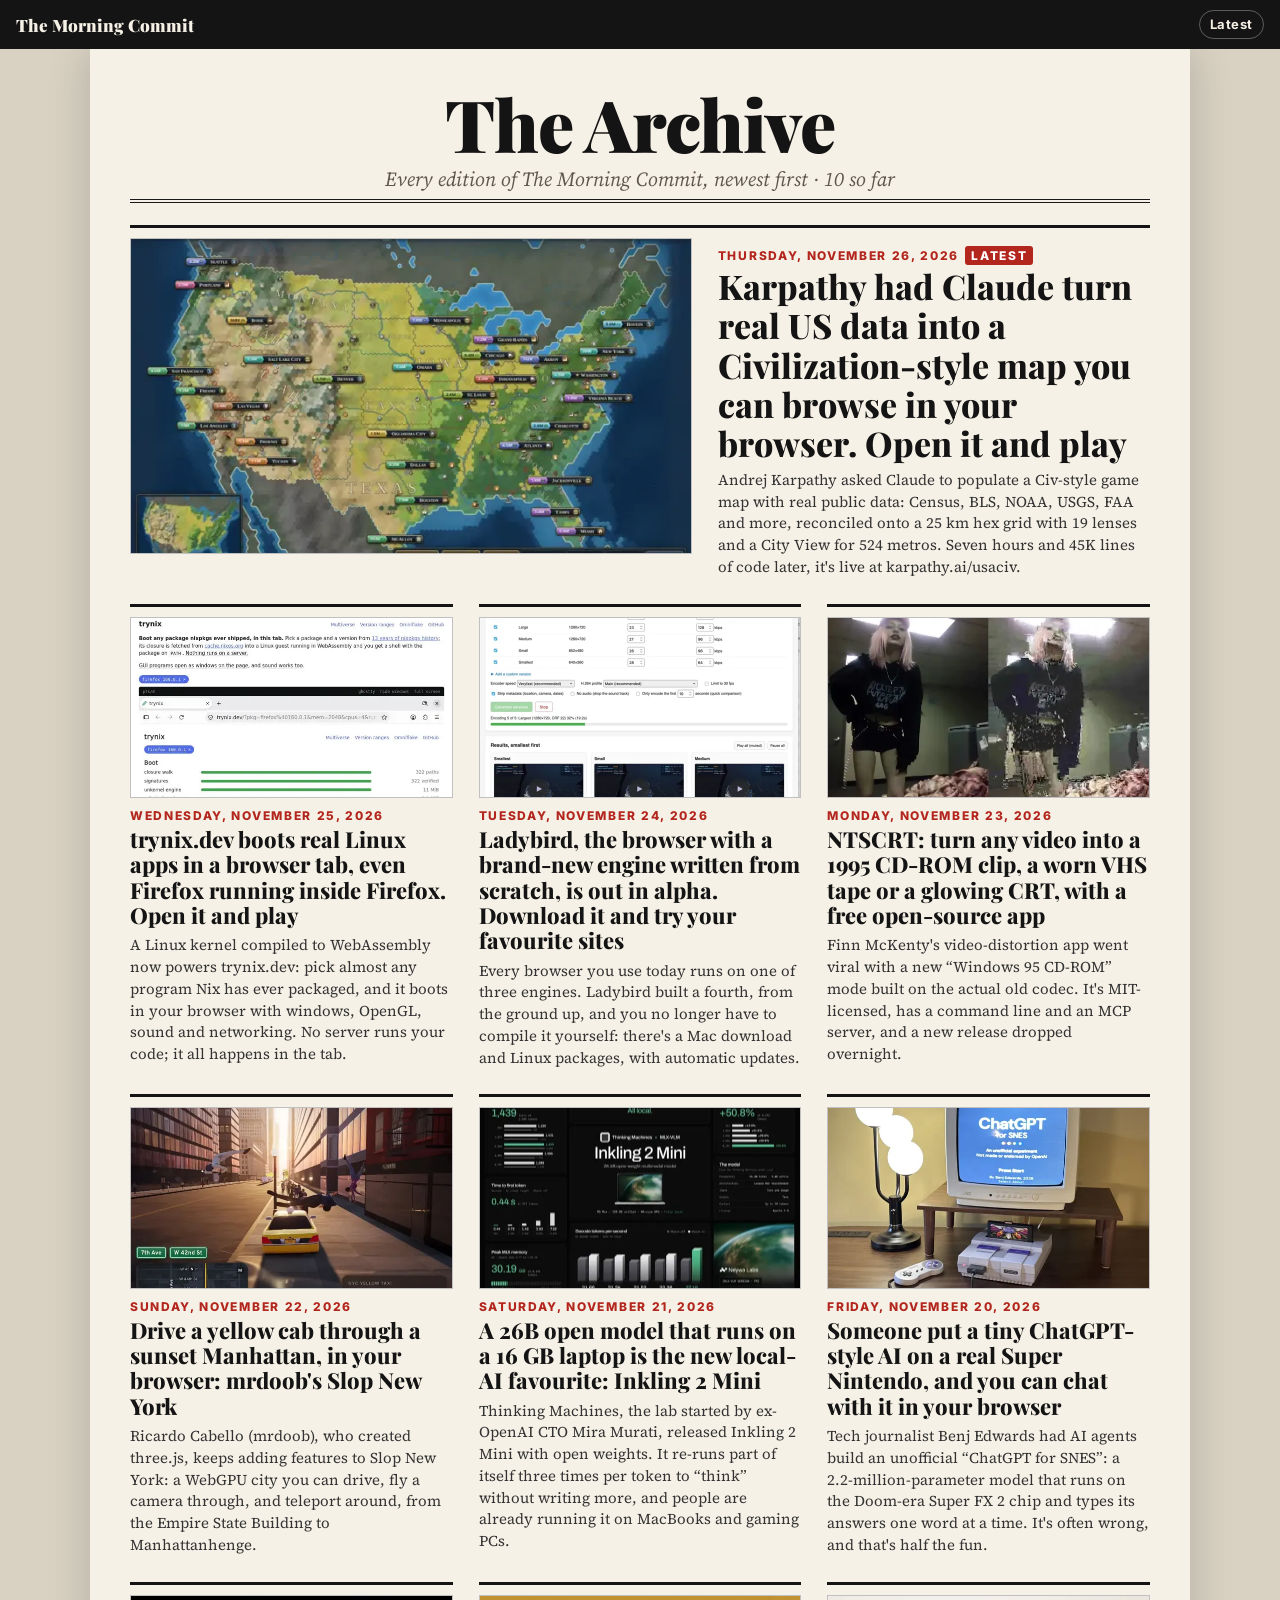
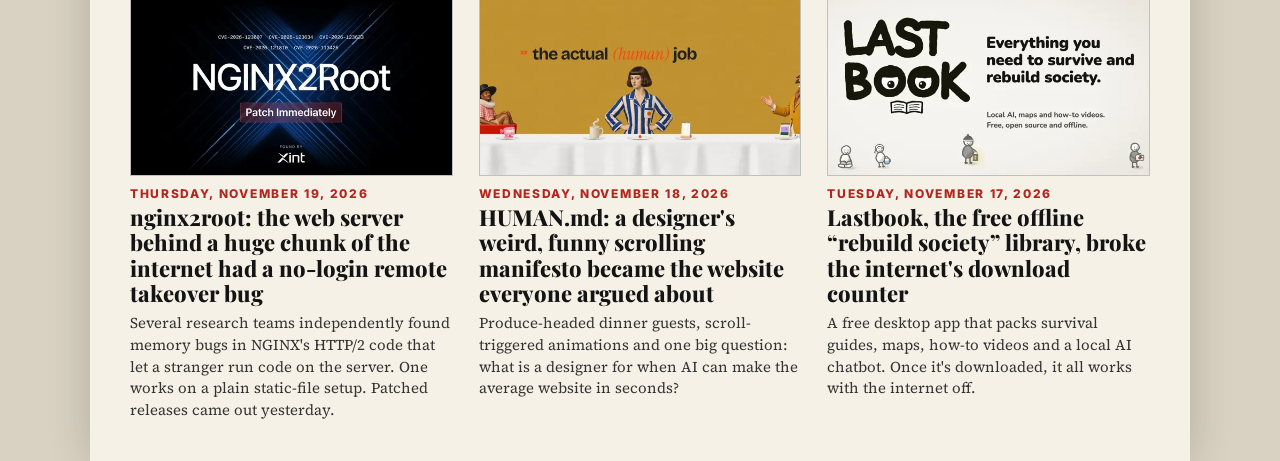
==== commit 2a689ff7: "Edition 2026-11-26" ====
--- a/archive/index.html
+++ b/archive/index.html
@@ -1,7 +1,7 @@
 <!doctype html><html lang="en"><head><meta charset="utf-8"><meta name="viewport" content="width=device-width,initial-scale=1,viewport-fit=cover">
 <title>Archive · The Morning Commit</title>
 <link rel="preconnect" href="https://fonts.googleapis.com"><link href="https://fonts.googleapis.com/css2?family=Playfair+Display:ital,wght@0,700;0,900;1,700&family=Source+Serif+4:ital,opsz,wght@0,8..60,400;0,8..60,600;1,8..60,400&family=Inter:wght@500;700;800&family=JetBrains+Mono:wght@500&display=swap" rel="stylesheet">
-<link rel="stylesheet" href="../assets/style.css?v=1795589150">
+<link rel="stylesheet" href="../assets/style.css?v=1795675318">
 <!--mc:head-->
 <meta name="theme-color" content="#141414">
 <meta name="color-scheme" content="light">
@@ -16,13 +16,14 @@
 <meta property="og:title" content="Archive · The Morning Commit">
 <meta property="og:description" content="Every past edition of The Morning Commit">
 <script>if(matchMedia("(max-width:760px)").matches)document.documentElement.classList.add("mc-phone");</script>
-<script defer src="../assets/app.js?v=1795589150"></script>
+<script defer src="../assets/app.js?v=1795675318"></script>
 <!--/mc:head-->
-<meta name="mc:built" content="1795589150">
+<meta name="mc:built" content="1795675318">
 </head><body><nav class="mcnav"><div class="in"><a class="home" href="../">The Morning Commit</a><div class="pn"><a href="../">Latest</a></div></div></nav>
-<div class="paper arch"><header class="mast"><h1>The Archive</h1><div class="tag">Every edition of The Morning Commit, newest first · 9 so far</div></header>
+<div class="paper arch"><header class="mast"><h1>The Archive</h1><div class="tag">Every edition of The Morning Commit, newest first · 10 so far</div></header>
 <ul class="alist">
-<li><a href="../editions/2026-11-25/"><img src="../editions/2026-11-25/img/_thumb.webp" alt="" loading="lazy"><div><span class="d">Wednesday, November 25, 2026<span class="new">LATEST</span></span><b>trynix.dev boots real Linux apps in a browser tab, even Firefox running inside Firefox. Open it and play</b><p>A Linux kernel compiled to WebAssembly now powers trynix.dev: pick almost any program Nix has ever packaged, and it boots in your browser with windows, OpenGL, sound and networking. No server runs your code; it all happens in the tab.</p></div></a></li>
+<li><a href="../editions/2026-11-26/"><img src="../editions/2026-11-26/img/_thumb.webp" alt="" loading="lazy"><div><span class="d">Thursday, November 26, 2026<span class="new">LATEST</span></span><b>Karpathy had Claude turn real US data into a Civilization-style map you can browse in your browser. Open it and play</b><p>Andrej Karpathy asked Claude to populate a Civ-style game map with real public data: Census, BLS, NOAA, USGS, FAA and more, reconciled onto a 25 km hex grid with 19 lenses and a City View for 524 metros. Seven hours and 45K lines of code later, it&#x27;s live at karpathy.ai/usaciv.</p></div></a></li>
+<li><a href="../editions/2026-11-25/"><img src="../editions/2026-11-25/img/_thumb.webp" alt="" loading="lazy"><div><span class="d">Wednesday, November 25, 2026</span><b>trynix.dev boots real Linux apps in a browser tab, even Firefox running inside Firefox. Open it and play</b><p>A Linux kernel compiled to WebAssembly now powers trynix.dev: pick almost any program Nix has ever packaged, and it boots in your browser with windows, OpenGL, sound and networking. No server runs your code; it all happens in the tab.</p></div></a></li>
 <li><a href="../editions/2026-11-24/"><img src="../editions/2026-11-24/img/_thumb.webp" alt="" loading="lazy"><div><span class="d">Tuesday, November 24, 2026</span><b>Ladybird, the browser with a brand-new engine written from scratch, is out in alpha. Download it and try your favourite sites</b><p>Every browser you use today runs on one of three engines. Ladybird built a fourth, from the ground up, and you no longer have to compile it yourself: there&#x27;s a Mac download and Linux packages, with automatic updates.</p></div></a></li>
 <li><a href="../editions/2026-11-23/"><img src="../editions/2026-11-23/img/_thumb.webp" alt="" loading="lazy"><div><span class="d">Monday, November 23, 2026</span><b>NTSCRT: turn any video into a 1995 CD-ROM clip, a worn VHS tape or a glowing CRT, with a free open-source app</b><p>Finn McKenty&#x27;s video-distortion app went viral with a new “Windows 95 CD-ROM” mode built on the actual old codec. It&#x27;s MIT-licensed, has a command line and an MCP server, and a new release dropped overnight.</p></div></a></li>
 <li><a href="../editions/2026-11-22/"><img src="../editions/2026-11-22/img/_thumb.webp" alt="" loading="lazy"><div><span class="d">Sunday, November 22, 2026</span><b>Drive a yellow cab through a sunset Manhattan, in your browser: mrdoob&#x27;s Slop New York</b><p>Ricardo Cabello (mrdoob), who created three.js, keeps adding features to Slop New York: a WebGPU city you can drive, fly a camera through, and teleport around, from the Empire State Building to Manhattanhenge.</p></div></a></li>
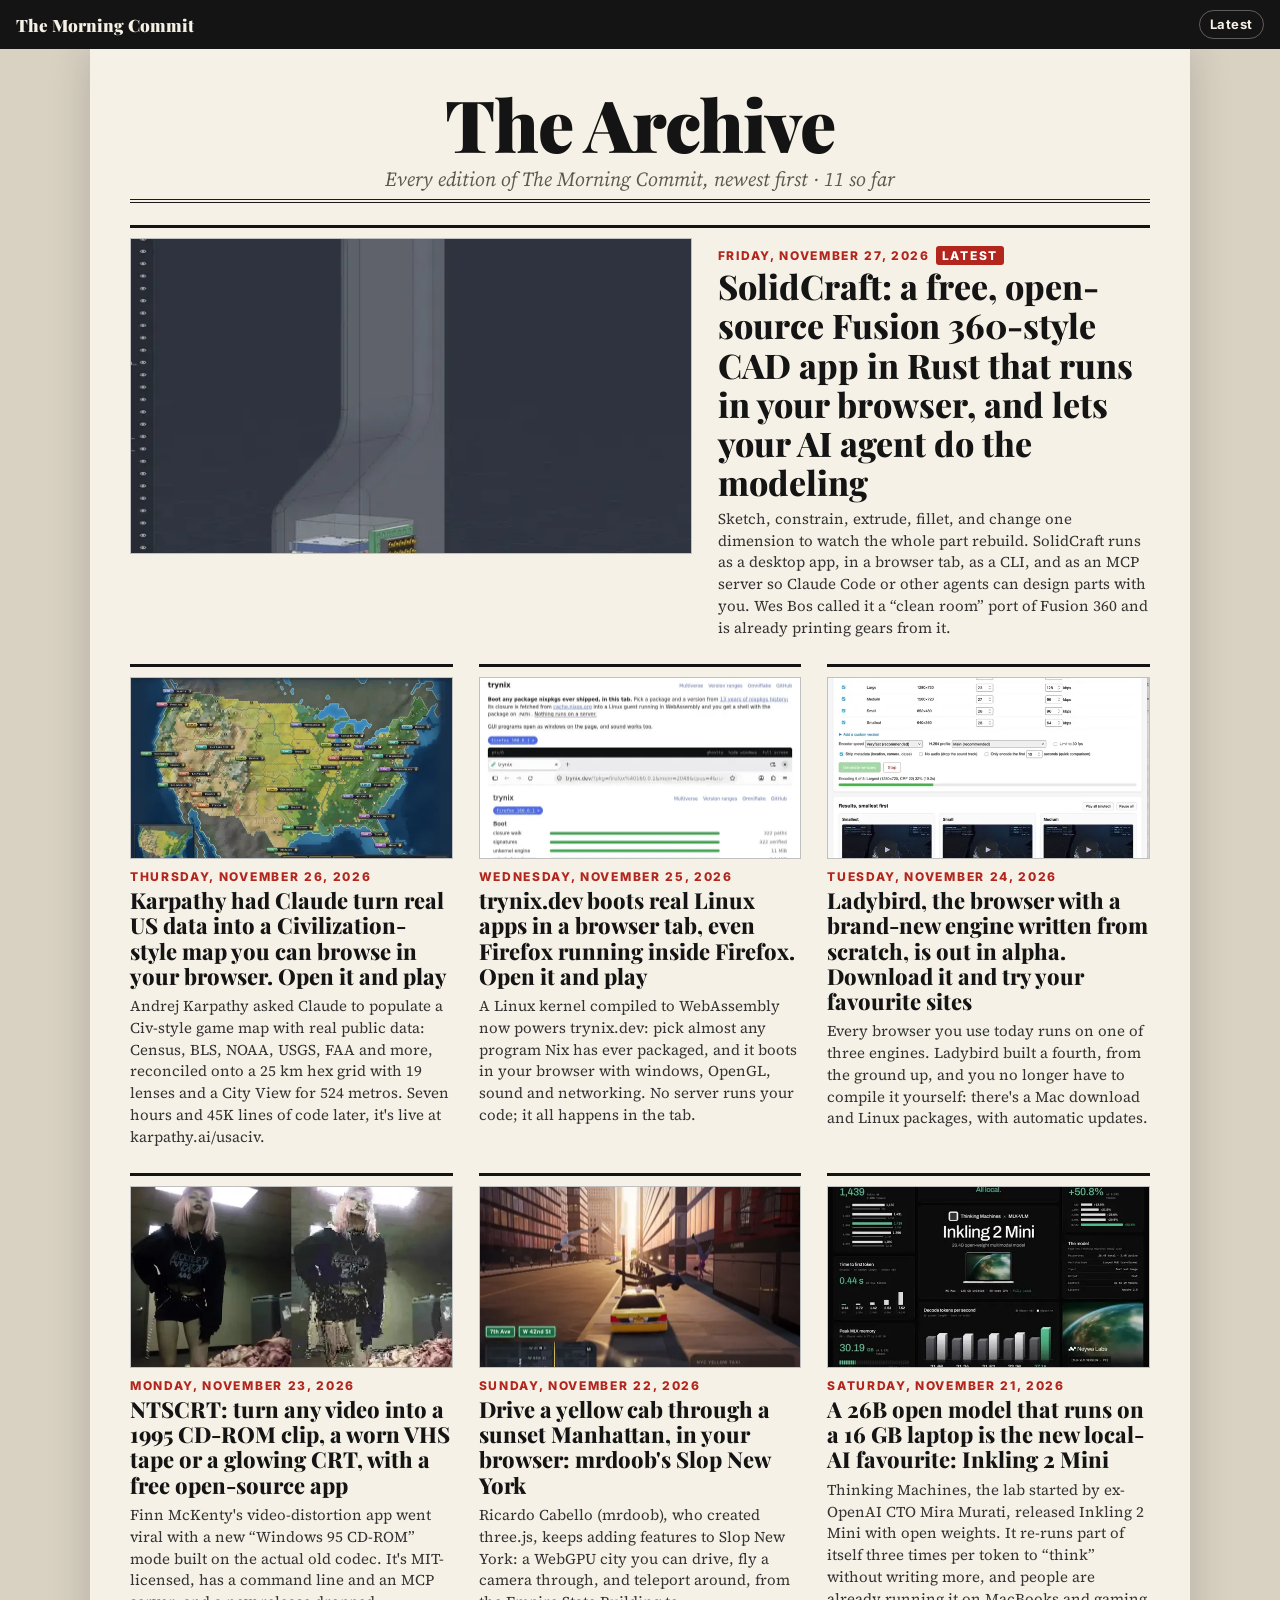
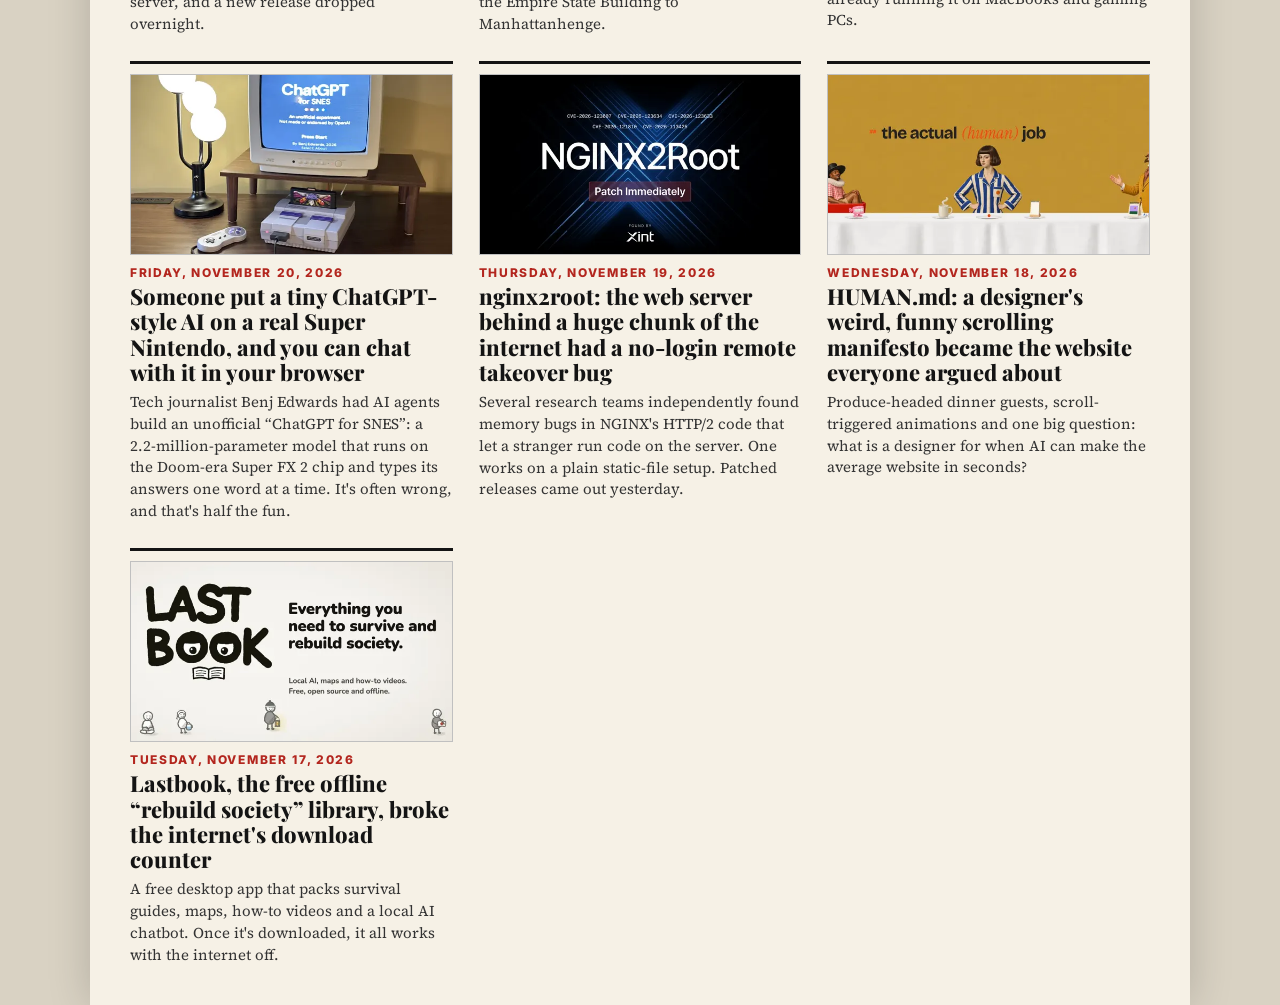
==== commit f4dab967: "Edition 2026-11-27" ====
--- a/archive/index.html
+++ b/archive/index.html
@@ -1,7 +1,7 @@
 <!doctype html><html lang="en"><head><meta charset="utf-8"><meta name="viewport" content="width=device-width,initial-scale=1,viewport-fit=cover">
 <title>Archive · The Morning Commit</title>
 <link rel="preconnect" href="https://fonts.googleapis.com"><link href="https://fonts.googleapis.com/css2?family=Playfair+Display:ital,wght@0,700;0,900;1,700&family=Source+Serif+4:ital,opsz,wght@0,8..60,400;0,8..60,600;1,8..60,400&family=Inter:wght@500;700;800&family=JetBrains+Mono:wght@500&display=swap" rel="stylesheet">
-<link rel="stylesheet" href="../assets/style.css?v=1795675318">
+<link rel="stylesheet" href="../assets/style.css?v=1795761801">
 <!--mc:head-->
 <meta name="theme-color" content="#141414">
 <meta name="color-scheme" content="light">
@@ -16,13 +16,14 @@
 <meta property="og:title" content="Archive · The Morning Commit">
 <meta property="og:description" content="Every past edition of The Morning Commit">
 <script>if(matchMedia("(max-width:760px)").matches)document.documentElement.classList.add("mc-phone");</script>
-<script defer src="../assets/app.js?v=1795675318"></script>
+<script defer src="../assets/app.js?v=1795761801"></script>
 <!--/mc:head-->
-<meta name="mc:built" content="1795675318">
+<meta name="mc:built" content="1795761801">
 </head><body><nav class="mcnav"><div class="in"><a class="home" href="../">The Morning Commit</a><div class="pn"><a href="../">Latest</a></div></div></nav>
-<div class="paper arch"><header class="mast"><h1>The Archive</h1><div class="tag">Every edition of The Morning Commit, newest first · 10 so far</div></header>
+<div class="paper arch"><header class="mast"><h1>The Archive</h1><div class="tag">Every edition of The Morning Commit, newest first · 11 so far</div></header>
 <ul class="alist">
-<li><a href="../editions/2026-11-26/"><img src="../editions/2026-11-26/img/_thumb.webp" alt="" loading="lazy"><div><span class="d">Thursday, November 26, 2026<span class="new">LATEST</span></span><b>Karpathy had Claude turn real US data into a Civilization-style map you can browse in your browser. Open it and play</b><p>Andrej Karpathy asked Claude to populate a Civ-style game map with real public data: Census, BLS, NOAA, USGS, FAA and more, reconciled onto a 25 km hex grid with 19 lenses and a City View for 524 metros. Seven hours and 45K lines of code later, it&#x27;s live at karpathy.ai/usaciv.</p></div></a></li>
+<li><a href="../editions/2026-11-27/"><img src="../editions/2026-11-27/img/_thumb.webp" alt="" loading="lazy"><div><span class="d">Friday, November 27, 2026<span class="new">LATEST</span></span><b>SolidCraft: a free, open-source Fusion 360-style CAD app in Rust that runs in your browser, and lets your AI agent do the modeling</b><p>Sketch, constrain, extrude, fillet, and change one dimension to watch the whole part rebuild. SolidCraft runs as a desktop app, in a browser tab, as a CLI, and as an MCP server so Claude Code or other agents can design parts with you. Wes Bos called it a “clean room” port of Fusion 360 and is already printing gears from it.</p></div></a></li>
+<li><a href="../editions/2026-11-26/"><img src="../editions/2026-11-26/img/_thumb.webp" alt="" loading="lazy"><div><span class="d">Thursday, November 26, 2026</span><b>Karpathy had Claude turn real US data into a Civilization-style map you can browse in your browser. Open it and play</b><p>Andrej Karpathy asked Claude to populate a Civ-style game map with real public data: Census, BLS, NOAA, USGS, FAA and more, reconciled onto a 25 km hex grid with 19 lenses and a City View for 524 metros. Seven hours and 45K lines of code later, it&#x27;s live at karpathy.ai/usaciv.</p></div></a></li>
 <li><a href="../editions/2026-11-25/"><img src="../editions/2026-11-25/img/_thumb.webp" alt="" loading="lazy"><div><span class="d">Wednesday, November 25, 2026</span><b>trynix.dev boots real Linux apps in a browser tab, even Firefox running inside Firefox. Open it and play</b><p>A Linux kernel compiled to WebAssembly now powers trynix.dev: pick almost any program Nix has ever packaged, and it boots in your browser with windows, OpenGL, sound and networking. No server runs your code; it all happens in the tab.</p></div></a></li>
 <li><a href="../editions/2026-11-24/"><img src="../editions/2026-11-24/img/_thumb.webp" alt="" loading="lazy"><div><span class="d">Tuesday, November 24, 2026</span><b>Ladybird, the browser with a brand-new engine written from scratch, is out in alpha. Download it and try your favourite sites</b><p>Every browser you use today runs on one of three engines. Ladybird built a fourth, from the ground up, and you no longer have to compile it yourself: there&#x27;s a Mac download and Linux packages, with automatic updates.</p></div></a></li>
 <li><a href="../editions/2026-11-23/"><img src="../editions/2026-11-23/img/_thumb.webp" alt="" loading="lazy"><div><span class="d">Monday, November 23, 2026</span><b>NTSCRT: turn any video into a 1995 CD-ROM clip, a worn VHS tape or a glowing CRT, with a free open-source app</b><p>Finn McKenty&#x27;s video-distortion app went viral with a new “Windows 95 CD-ROM” mode built on the actual old codec. It&#x27;s MIT-licensed, has a command line and an MCP server, and a new release dropped overnight.</p></div></a></li>
